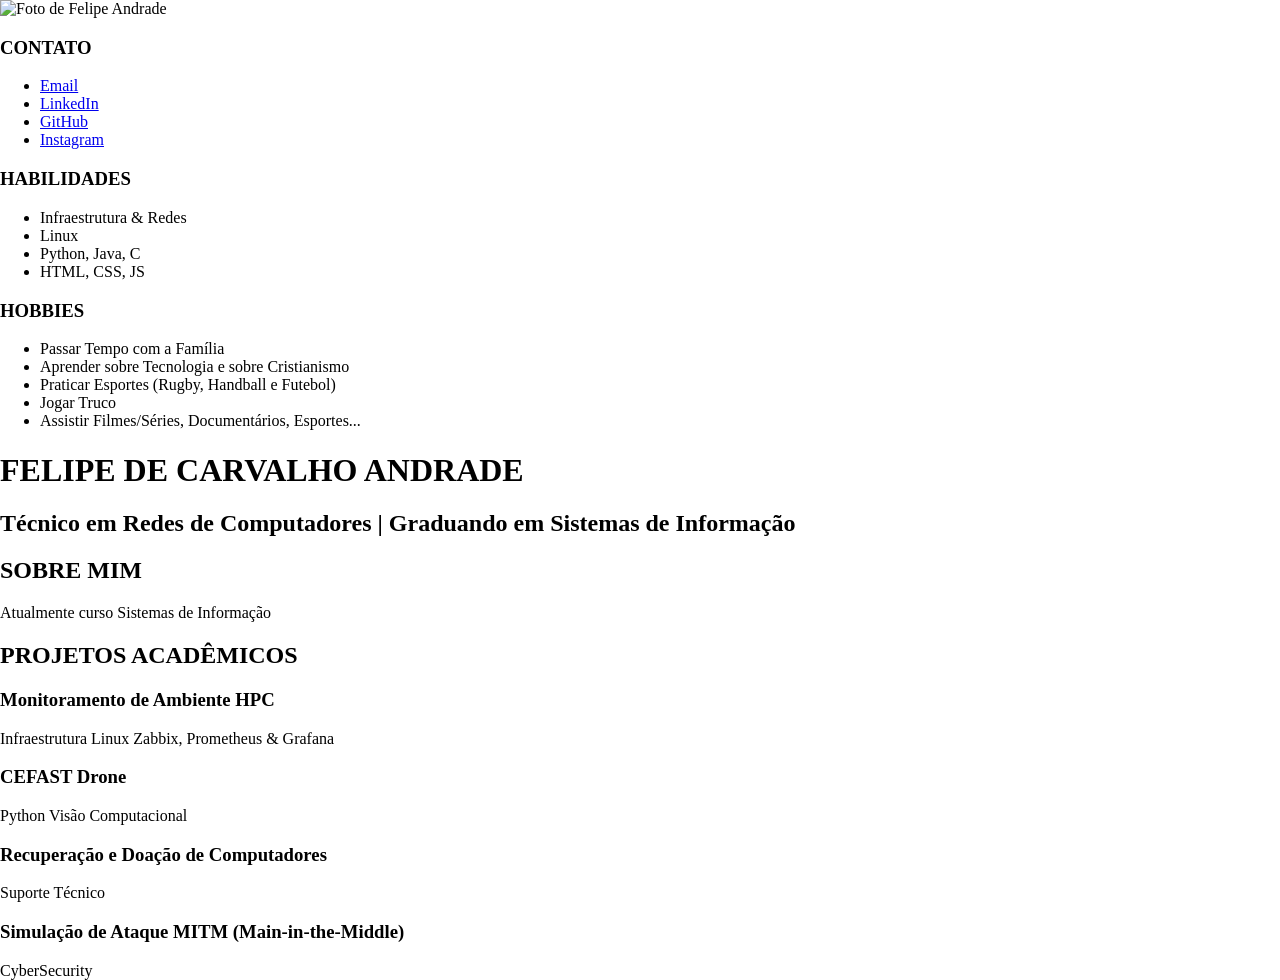
==== Site-Pessoal/index.html @ ee4df9b2 "HTML_Site_Pessoal" ====
<!DOCTYPE html>
<html lang="pt-BR">
<head>
    <meta charset="UTF-8">
    <meta name="viewport" content="width=device-width, initial-scale=1.0">
    <meta name="author" content="Felipe de Carvalho Andrade">
    <meta name="description" content="Meu Perfil Profissional">
    <title>Perfil Pessoal | Felipe Andrade</title>
    <link rel="stylesheet" href="css/style.css">
    <link rel="shortcut icon" href="images/favicon.png" type="image/x-icon">
</head>
<body>
    <div id="cv-wrapper">
        <aside id="sidebar">
            <div id="foto-container">
                <img src="https://avatars.githubusercontent.com/u/108103633?v=4" alt="Foto de Felipe Andrade">
            </div>
            
            <section>
                <h3>CONTATO</h3>
                <ul class="lista-contatos">
                    <li><a href="mailto:felipea07112006@gmail.com">Email</a></li>
                    <li><a href="https://www.linkedin.com/in/felipe-de-carvalho-andrade-it" target="_blank">LinkedIn</a></li>
                    <li><a href="https://github.com/Felipe-de-Carvalho-Andrade" target="_blank">GitHub</a></li>
                    <li><a href="https://www.instagram.com/felipecandrad?igsh=a3YzbXRweHByc3R0" target="_blank">Instagram</a></li>
                </ul>
            </section>

            <section>
                <h3>HABILIDADES</h3>
                <ul>
                    <li>Infraestrutura & Redes </li>
                    <li>Linux</li>
                    <li>Python, Java, C</li>
                    <li>HTML, CSS, JS</li>
                </ul>
            </section>

            <section>
                <h3>HOBBIES</h3>
                <ul>
                    <li>Passar Tempo com a Família</li>
                    <li>Aprender sobre Tecnologia e sobre Cristianismo</li>
                    <li>Praticar Esportes (Rugby, Handball e Futebol)</li>
                    <li>Jogar Truco</li>
                    <li>Assistir Filmes/Séries, Documentários, Esportes...</li>
                </ul>
            </section>
        </aside>

        <main>
            <header>
                <h1>FELIPE DE CARVALHO ANDRADE</h1>
                <h2>Técnico em Redes de Computadores | Graduando em Sistemas de Informação</h2>
            </header>

            <section id="sobre-mim">
                <h2>SOBRE MIM</h2>
                <p>
                    Atualmente curso Sistemas de Informação
                </p>
            </section>

            <section id="projetos">
                <h2>PROJETOS ACADÊMICOS</h2>
                <div>
                    <article class="card-projeto">
                        <h3>Monitoramento de Ambiente HPC</h3>
                        <p></p>
                        <span class="tag">Infraestrutura</span> <span class="tag">Linux</span> <span class="tag">Zabbix, Prometheus & Grafana</span>
                    </article>
                    <article class="card-projeto">
                        <h3>CEFAST Drone</h3>
                        <p></p>
                        <span class="tag">Python</span> <span class="tag">Visão Computacional</span>
                    </article>
                    <article class="card-projeto">
                        <h3>Recuperação e Doação de Computadores</h3>
                        <p></p>
                        <span class="tag">Suporte Técnico</span>
                    </article>
                    <article class="card-projeto">
                        <h3>Simulação de Ataque MITM (Main-in-the-Middle)</h3>
                        <p></p>
                        <span class="tag">CyberSecurity</span>
                    </article>
                </div>
            </section>
        </main>
    </div>
</body>
</html>
---- Site-Pessoal/css/style.css ----
:root {
    /* DEFINIR VARIÁVEIS PARA AS CORES */
}

body {
    margin: 0;
    padding: 0;
    box-sizing: border-box;
}
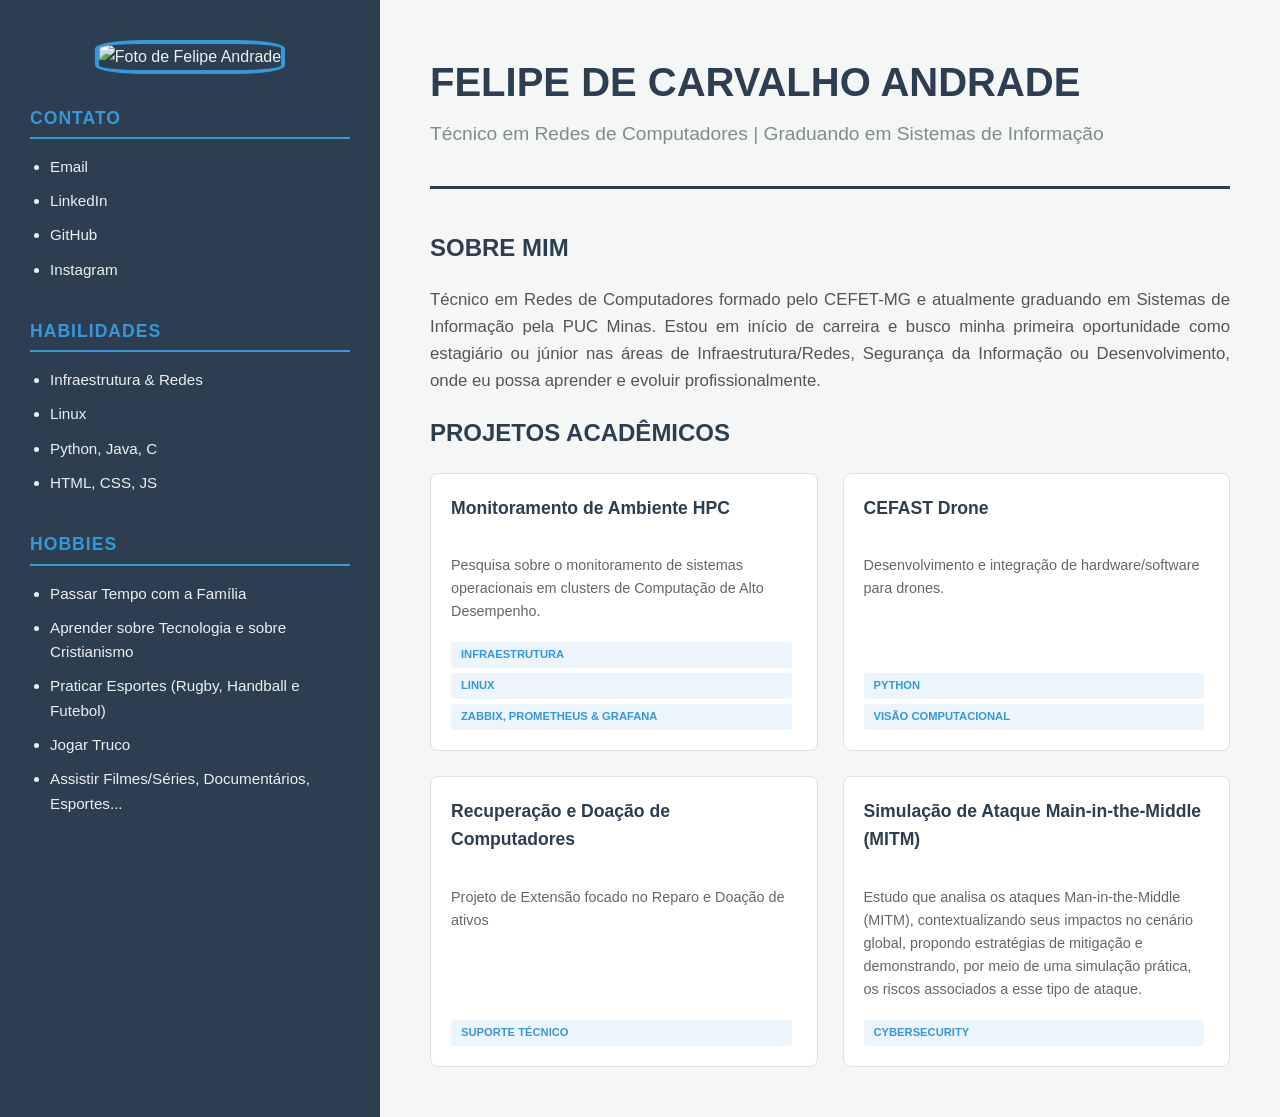
==== commit 8cc26f0e: "HTML e CSS finalizados" ====
--- a/Site-Pessoal/index.html
+++ b/Site-Pessoal/index.html
@@ -57,7 +57,10 @@
             <section id="sobre-mim">
                 <h2>SOBRE MIM</h2>
                 <p>
-                    Atualmente curso Sistemas de Informação
+                    Técnico em Redes de Computadores formado pelo CEFET-MG e atualmente graduando em Sistemas de 
+                    Informação pela PUC Minas. Estou em início de carreira e busco minha primeira oportunidade 
+                    como estagiário ou júnior nas áreas de Infraestrutura/Redes, Segurança da Informação ou 
+                    Desenvolvimento, onde eu possa aprender e evoluir profissionalmente.
                 </p>
             </section>
 
@@ -66,22 +69,24 @@
                 <div>
                     <article class="card-projeto">
                         <h3>Monitoramento de Ambiente HPC</h3>
-                        <p></p>
+                        <p> Pesquisa sobre o monitoramento de sistemas operacionais em clusters de Computação de Alto Desempenho.</p>
                         <span class="tag">Infraestrutura</span> <span class="tag">Linux</span> <span class="tag">Zabbix, Prometheus & Grafana</span>
                     </article>
                     <article class="card-projeto">
                         <h3>CEFAST Drone</h3>
-                        <p></p>
+                        <p> Desenvolvimento e integração de hardware/software para drones.</p>
                         <span class="tag">Python</span> <span class="tag">Visão Computacional</span>
                     </article>
                     <article class="card-projeto">
                         <h3>Recuperação e Doação de Computadores</h3>
-                        <p></p>
+                        <p> Projeto de Extensão focado no Reparo e Doação de ativos</p>
                         <span class="tag">Suporte Técnico</span>
                     </article>
                     <article class="card-projeto">
-                        <h3>Simulação de Ataque MITM (Main-in-the-Middle)</h3>
-                        <p></p>
+                        <h3>Simulação de Ataque Main-in-the-Middle (MITM)</h3>
+                        <p> Estudo que analisa os ataques Man-in-the-Middle (MITM), contextualizando seus impactos 
+                            no cenário global, propondo estratégias de mitigação e demonstrando, por meio de uma 
+                            simulação prática, os riscos associados a esse tipo de ataque. </p>
                         <span class="tag">CyberSecurity</span>
                     </article>
                 </div>
--- a/Site-Pessoal/css/style.css
+++ b/Site-Pessoal/css/style.css
@@ -1,9 +1,162 @@
 :root {
-    /* DEFINIR VARIÁVEIS PARA AS CORES */
+    --cor-primaria: #2c3e50;    
+    --cor-secundaria: #3498db;  
+    --texto-escuro: #333333;
+    --texto-claro: #ecf0f1;
 }
 
 body {
     margin: 0;
     padding: 0;
     box-sizing: border-box;
+    font-family: 'Segoe UI', Roboto, Helvetica, Arial, sans-serif;
+    background-color: #f4f7f6;
+    color: var(--texto-escuro);
+    line-height: 1.6;
+}
+
+#cv-wrapper {
+    display: flex;
+    min-height: 100%;
+    max-width: 100%;
+    margin: 0 auto;
+    box-shadow: 0 0 20px rgba(0,0,0,0.1);
+}
+
+#sidebar {
+    width: 320px;
+    background-color: var(--cor-primaria);
+    color: var(--texto-claro);
+    padding: 40px 30px;
+    flex-shrink: 0;
+}
+
+#foto-container {
+    text-align: center;
+    margin-bottom: 30px;
+}
+
+#foto-container img {
+    width: 180px;
+    height: 180px;
+    border-radius: 25%;
+    object-fit: cover;
+    border: 4px solid var(--cor-secundaria);
+}
+
+#sidebar section {
+    margin-bottom: 35px;
+}
+
+#sidebar h3 {
+    font-size: 1.1rem;
+    letter-spacing: 1px;
+    border-bottom: 2px solid var(--cor-secundaria);
+    padding-bottom: 5px;
+    margin-bottom: 15px;
+    color: var(--cor-secundaria);
+}
+
+#sidebar ul {
+    margin-left: 20px;
+    padding: 0;
+}
+
+#sidebar ul li {
+    margin-bottom: 10px;
+    font-size: 0.95rem;
+}
+
+#sidebar a {
+    color: var(--texto-claro);
+    text-decoration: none;
+    transition: 0.3s;
+}
+
+#sidebar a:hover {
+    color: var(--cor-secundaria);
+    padding-left: 5px;
+}
+
+main {
+    flex: 1;
+    padding: 50px;
+}
+
+header {
+    border-bottom: 3px solid var(--cor-primaria);
+    margin-bottom: 40px;
+    padding-bottom: 20px;
+}
+
+header h1 {
+    font-size: 2.5rem;
+    margin: 0;
+    color: var(--cor-primaria);
+}
+
+header h2 {
+    font-size: 1.2rem;
+    font-weight: 400;
+    color: #7f8c8d;
+    margin-top: 5px;
+}
+
+section h2 {
+    font-size: 1.5rem;
+    color: var(--cor-primaria);
+    margin-bottom: 20px;
+}
+
+#sobre-mim p {
+    text-align: justify;
+    font-size: 1.05rem;
+    color: #555;
+}
+
+#projetos div {
+    display: grid;
+    grid-template-columns: repeat(auto-fit, minmax(280px, 1fr));
+    gap: 25px;
+    margin-top: 20px;
+}
+
+.card-projeto {
+    background: #fff;
+    border: 1px solid #e0e0e0;
+    padding: 20px;
+    border-radius: 8px;
+    transition: transform 0.3s, box-shadow 0.3s;
+    display: flex;
+    flex-direction: column;
+}
+
+.card-projeto:hover {
+    transform: translateY(-5px);
+    box-shadow: 0 8px 15px rgba(0,0,0,0.1);
+    border-color: var(--cor-secundaria);
+}
+
+.card-projeto h3 {
+    margin-top: 0;
+    font-size: 1.1rem;
+    color: var(--cor-primaria);
+}
+
+.card-projeto p {
+    font-size: 0.9rem;
+    color: #666;
+    flex-grow: 1;
+}
+
+.tag {
+    display: inline-block;
+    background: #ebf5fb;
+    color: var(--cor-secundaria);
+    font-size: 0.7rem;
+    font-weight: bold;
+    padding: 4px 10px;
+    border-radius: 4px;
+    margin: 5px 5px 0 0;
+    text-transform: uppercase;
 }
